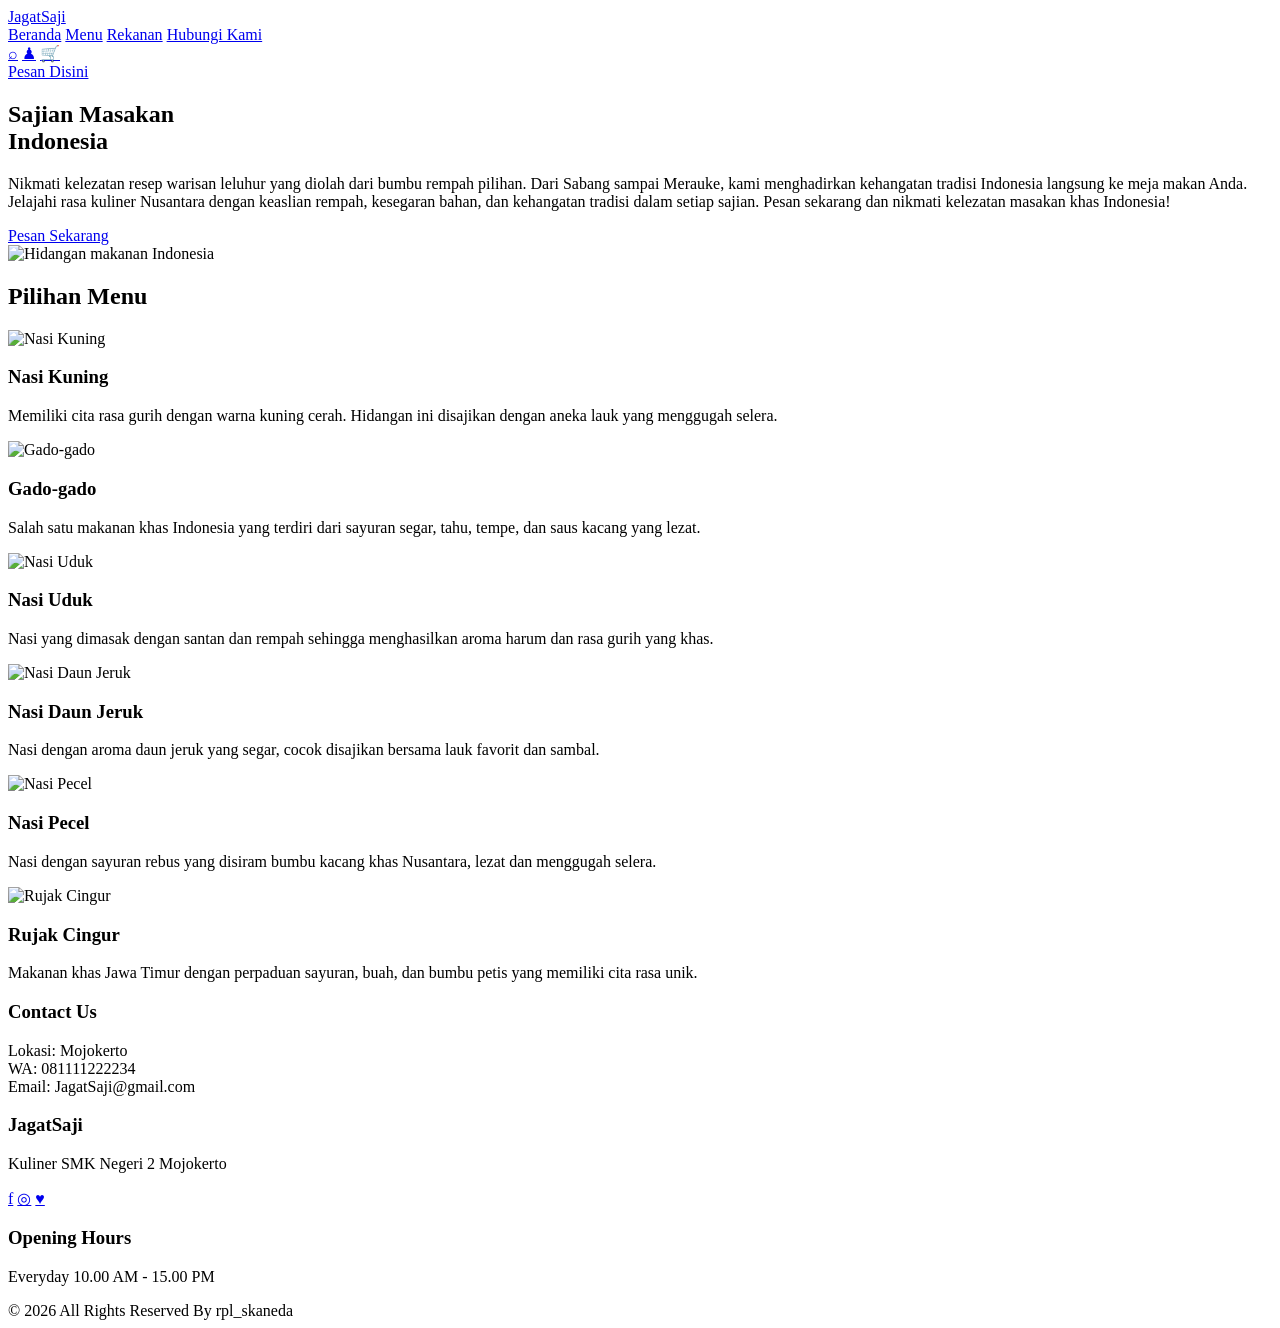
==== index.html @ 887bda2d "Create index.html" ====
<!DOCTYPE html>
<html lang="id">
<head>
    <meta charset="UTF-8">
    <meta name="viewport" content="width=device-width, initial-scale=1.0">
    <title>JagatSaji - Katalog Menu</title>
    <link rel="stylesheet" href="File_style.css">
</head>
<body>

    <!-- Navbar -->
    <header class="navbar">
        <a href="#beranda" class="logo">JagatSaji</a>

        <nav>
            <a href="#beranda">Beranda</a>
            <a href="#menu">Menu</a>
            <a href="#tentang">Rekanan</a>
            <a href="#kontak">Hubungi Kami</a>
        </nav>

        <div class="nav-icons">
            <a href="#menu" title="Cari menu">⌕</a>
            <a href="#kontak" title="Profil">♟</a>
            <a href="#menu" title="Keranjang">🛒</a>
        </div>

        <a href="#menu" class="btn">Pesan Disini</a>
    </header>

    <!-- Bagian Beranda -->
    <section class="hero" id="beranda">
        <div class="hero-text">
            <h1>Sajian Masakan<br>Indonesia</h1>

            <p>
                Nikmati kelezatan resep warisan leluhur yang diolah
                dari bumbu rempah pilihan. Dari Sabang sampai Merauke,
                kami menghadirkan kehangatan tradisi Indonesia langsung
                ke meja makan Anda. Jelajahi rasa kuliner Nusantara
                dengan keaslian rempah, kesegaran bahan, dan kehangatan
                tradisi dalam setiap sajian. Pesan sekarang dan nikmati
                kelezatan masakan khas Indonesia!
            </p>

            <a href="#menu" class="btn">Pesan Sekarang</a>
        </div>

        <div class="hero-image">
            <img
                src="File_nasikuning.jpg"
                alt="Hidangan makanan Indonesia">
        </div>
    </section>

    <!-- Bagian Menu -->
    <section class="menu-section" id="menu">
        <h2>Pilihan Menu</h2>

        <div class="menu-container">

            <!-- Menu 1 -->
            <article class="menu-card">
                <img
                    src="File_nasikuning.jpg"
                    alt="Nasi Kuning">

                <div class="menu-info">
                    <h3>Nasi Kuning</h3>
                    <p>
                        Memiliki cita rasa gurih dengan warna kuning
                        cerah. Hidangan ini disajikan dengan aneka
                        lauk yang menggugah selera.
                    </p>
                </div>
            </article>

            <!-- Menu 2 -->
            <article class="menu-card">
                <img
                    src="File_gadogado.jpg"
                    alt="Gado-gado">

                <div class="menu-info">
                    <h3>Gado-gado</h3>
                    <p>
                        Salah satu makanan khas Indonesia yang terdiri
                        dari sayuran segar, tahu, tempe, dan saus
                        kacang yang lezat.
                    </p>
                </div>
            </article>

            <!-- Menu 3 -->
            <article class="menu-card">
                <img
                    src="File_nasiuduk.jpg"
                    alt="Nasi Uduk">

                <div class="menu-info">
                    <h3>Nasi Uduk</h3>
                    <p>
                        Nasi yang dimasak dengan santan dan rempah
                        sehingga menghasilkan aroma harum dan rasa
                        gurih yang khas.
                    </p>
                </div>
            </article>

            <!-- Menu 4 -->
            <article class="menu-card">
                <img
                    src="File_nasidaunjeruk.jpg"
                    alt="Nasi Daun Jeruk">

                <div class="menu-info">
                    <h3>Nasi Daun Jeruk</h3>
                    <p>
                        Nasi dengan aroma daun jeruk yang segar,
                        cocok disajikan bersama lauk favorit
                        dan sambal.
                    </p>
                </div>
            </article>

            <!-- Menu 5 -->
            <article class="menu-card">
                <img
                    src="File_nasipecel.jpg"
                    alt="Nasi Pecel">

                <div class="menu-info">
                    <h3>Nasi Pecel</h3>
                    <p>
                        Nasi dengan sayuran rebus yang disiram
                        bumbu kacang khas Nusantara, lezat dan
                        menggugah selera.
                    </p>
                </div>
            </article>

            <!-- Menu 6 -->
            <article class="menu-card">
                <img
                    src="File_rujakcingur.jpg"
                    alt="Rujak Cingur">

                <div class="menu-info">
                    <h3>Rujak Cingur</h3>
                    <p>
                        Makanan khas Jawa Timur dengan perpaduan
                        sayuran, buah, dan bumbu petis yang
                        memiliki cita rasa unik.
                    </p>
                </div>
            </article>

        </div>
    </section>

    <!-- Footer -->
    <footer class="footer" id="kontak">

        <div class="footer-column">
            <h3>Contact Us</h3>
            <p>
                Lokasi: Mojokerto<br>
                WA: 081111222234<br>
                Email: JagatSaji@gmail.com
            </p>
        </div>

        <div class="footer-column" id="tentang">
            <h3>JagatSaji</h3>
            <p>Kuliner SMK Negeri 2 Mojokerto</p>

            <div class="social-links">
                <a href="https://facebook.com" aria-label="Facebook">f</a>
                <a href="https://instagram.com" aria-label="Instagram">◎</a>
                <a href="https://twitter.com" aria-label="Twitter">♥</a>
            </div>
        </div>

        <div class="footer-column">
            <h3>Opening Hours</h3>
            <p>Everyday 10.00 AM - 15.00 PM</p>
        </div>

        <div class="copyright">
            &copy; 2026 All Rights Reserved By rpl_skaneda
        </div>

    </footer>

</body>
</html>
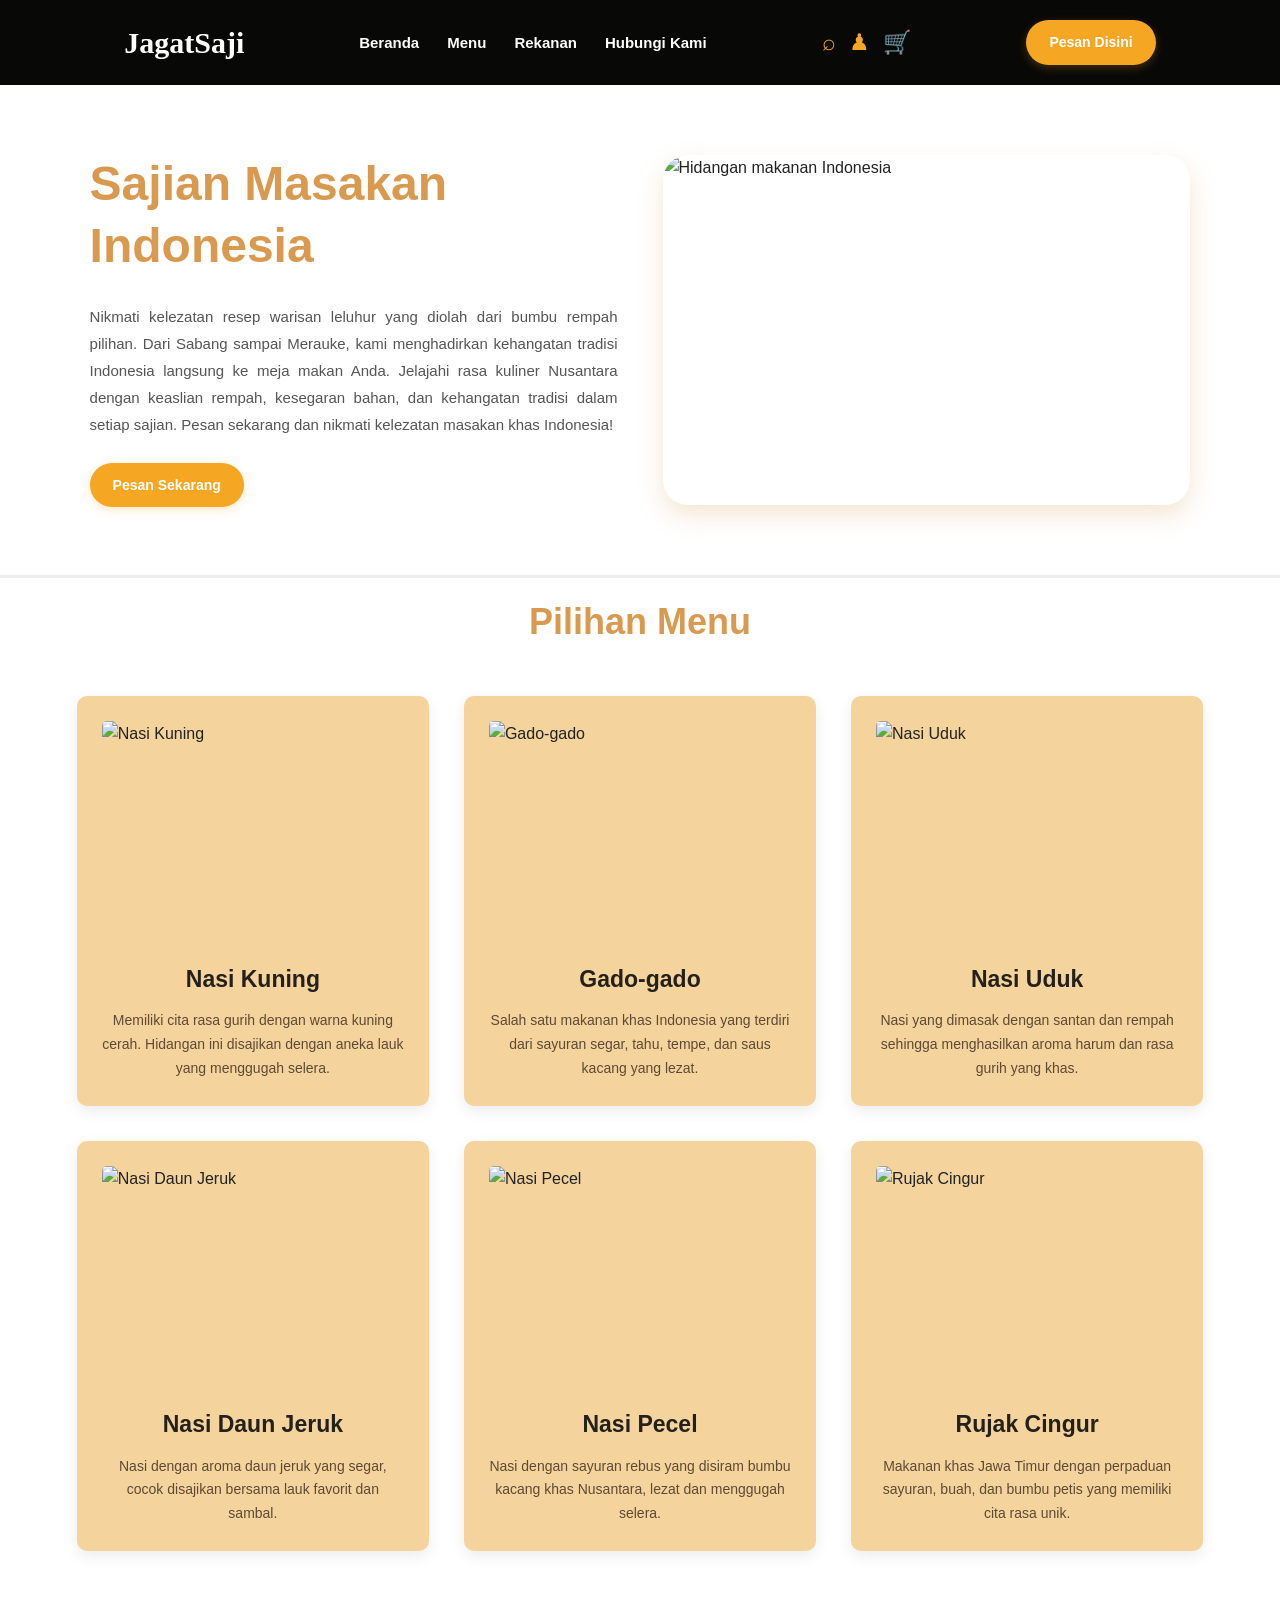
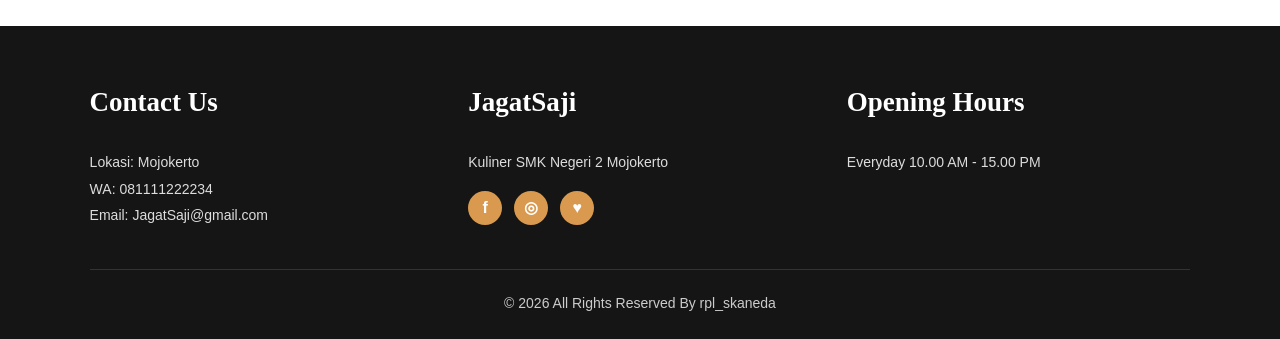
==== commit 8904e6a2: "Update index.html" ====
--- a/index.html
+++ b/index.html
@@ -4,7 +4,7 @@
     <meta charset="UTF-8">
     <meta name="viewport" content="width=device-width, initial-scale=1.0">
     <title>JagatSaji - Katalog Menu</title>
-    <link rel="stylesheet" href="File_style.css">
+    <link rel="stylesheet" href="style.css">
 </head>
 <body>
 
--- a/style.css
+++ b/style.css
@@ -0,0 +1,364 @@
+/* Pengaturan dasar */
+* {
+    margin: 0;
+    padding: 0;
+    box-sizing: border-box;
+    scroll-behavior: smooth;
+}
+
+body {
+    font-family: Arial, Helvetica, sans-serif;
+    background-color: #ffffff;
+    color: #222222;
+    line-height: 1.6;
+}
+
+/* Navbar */
+.navbar {
+    width: 100%;
+    min-height: 85px;
+    background-color: #080806;
+    display: flex;
+    align-items: center;
+    justify-content: space-around;
+    gap: 20px;
+    padding: 18px 6%;
+    flex-wrap: wrap;
+}
+
+.logo {
+    font-family: Georgia, serif;
+    font-size: 30px;
+    font-weight: bold;
+    color: white;
+    text-decoration: none;
+}
+
+.navbar nav {
+    display: flex;
+    gap: 28px;
+    flex-wrap: wrap;
+}
+
+.navbar nav a {
+    color: white;
+    text-decoration: none;
+    font-size: 15px;
+    font-weight: bold;
+    transition: color 0.3s;
+}
+
+.navbar nav a:hover {
+    color: #f5a623;
+}
+
+.nav-icons {
+    display: flex;
+    align-items: center;
+    gap: 13px;
+}
+
+.nav-icons a {
+    color: #f5a623;
+    font-size: 23px;
+    text-decoration: none;
+}
+
+.btn {
+    display: inline-block;
+    background-color: #f5a623;
+    color: white;
+    text-decoration: none;
+    padding: 11px 23px;
+    border-radius: 30px;
+    font-size: 14px;
+    font-weight: bold;
+    box-shadow: 0 3px 10px rgba(245, 166, 35, 0.25);
+    transition: 0.3s;
+}
+
+.btn:hover {
+    background-color: #d88a0c;
+    transform: translateY(-2px);
+}
+
+/* Bagian beranda */
+.hero {
+    display: flex;
+    align-items: center;
+    justify-content: space-between;
+    gap: 45px;
+    padding: 55px 7%;
+    min-height: 490px;
+}
+
+.hero-text {
+    flex: 1;
+}
+
+.hero-text h1 {
+    font-size: clamp(32px, 4vw, 48px);
+    line-height: 1.3;
+    color: #d99a50;
+    margin-bottom: 25px;
+}
+
+.hero-text p {
+    color: #555555;
+    font-size: 15px;
+    line-height: 1.8;
+    margin-bottom: 25px;
+    text-align: justify;
+}
+
+.hero-image {
+    flex: 1;
+    min-width: 0;
+}
+
+.hero-image img {
+    display: block;
+    width: 100%;
+    height: 350px;
+    object-fit: cover;
+    border-radius: 25px;
+    box-shadow: 0 10px 25px rgba(217, 154, 80, 0.25);
+}
+
+/* Bagian pilihan menu */
+.menu-section {
+    padding: 15px 6% 75px;
+    border-top: 3px solid #eeeeee;
+}
+
+.menu-section h2 {
+    text-align: center;
+    color: #d99a50;
+    font-size: 36px;
+    margin-bottom: 45px;
+}
+
+.menu-container {
+    display: grid;
+    grid-template-columns: repeat(3, minmax(0, 1fr));
+    gap: 35px;
+}
+
+.menu-card {
+    background-color: #f4d49c;
+    border-radius: 10px;
+    padding: 25px;
+    overflow: hidden;
+    box-shadow: 0 5px 15px rgba(0, 0, 0, 0.08);
+    transition: transform 0.3s, box-shadow 0.3s;
+}
+
+.menu-card:hover {
+    transform: translateY(-7px);
+    box-shadow: 0 12px 25px rgba(0, 0, 0, 0.13);
+}
+
+.menu-card img {
+    width: 100%;
+    height: 220px;
+    object-fit: cover;
+    display: block;
+    border-radius: 5px;
+    margin-bottom: 20px;
+}
+
+.menu-info h3 {
+    text-align: center;
+    font-size: 23px;
+    margin-bottom: 12px;
+    color: #24201b;
+}
+
+.menu-info p {
+    text-align: center;
+    font-size: 14px;
+    line-height: 1.7;
+    color: #5d4a35;
+}
+
+/* Footer */
+.footer {
+    background-color: #151515;
+    color: white;
+    padding: 55px 7% 25px;
+    display: grid;
+    grid-template-columns: repeat(3, minmax(0, 1fr));
+    column-gap: 35px;
+    row-gap: 30px;
+}
+
+.footer-column h3 {
+    font-family: Georgia, serif;
+    font-size: 27px;
+    margin-bottom: 25px;
+}
+
+.footer-column p {
+    color: #dddddd;
+    font-size: 14px;
+    line-height: 1.9;
+    overflow-wrap: anywhere;
+}
+
+.social-links {
+    display: flex;
+    gap: 12px;
+    margin-top: 15px;
+}
+
+.social-links a {
+    width: 34px;
+    height: 34px;
+    border-radius: 50%;
+    display: flex;
+    justify-content: center;
+    align-items: center;
+    color: white;
+    background-color: #d99a50;
+    text-decoration: none;
+    font-weight: bold;
+    transition: 0.3s;
+}
+
+.social-links a:hover {
+    background-color: #f5a623;
+    transform: scale(1.1);
+}
+
+.copyright {
+    grid-column: 1 / -1;
+    text-align: center;
+    border-top: 1px solid #333333;
+    padding-top: 22px;
+    margin-top: 10px;
+    color: #cccccc;
+    font-size: 14px;
+}
+
+/* Tablet */
+@media (max-width: 900px) {
+    .navbar {
+        justify-content: center;
+    }
+
+    .navbar nav {
+        justify-content: center;
+    }
+
+    .hero {
+        gap: 25px;
+        padding: 40px 5%;
+    }
+
+    .hero-image img {
+        height: 300px;
+    }
+
+    .menu-container {
+        gap: 20px;
+    }
+
+    .menu-card {
+        padding: 15px;
+    }
+
+    .menu-card img {
+        height: 170px;
+    }
+
+    .footer {
+        padding-left: 5%;
+        padding-right: 5%;
+        gap: 20px;
+    }
+}
+
+/* HP */
+@media (max-width: 600px) {
+    .navbar {
+        flex-direction: column;
+        padding: 20px 15px;
+        gap: 15px;
+    }
+
+    .navbar nav {
+        gap: 15px;
+    }
+
+    .navbar nav a {
+        font-size: 13px;
+    }
+
+    .nav-icons {
+        display: none;
+    }
+
+    .hero {
+        flex-direction: column;
+        padding: 35px 20px;
+        gap: 25px;
+    }
+
+    .hero-text h1 {
+        font-size: 34px;
+    }
+
+    .hero-text p {
+        font-size: 14px;
+    }
+
+    .hero-image {
+        width: 100%;
+    }
+
+    .hero-image img {
+        height: 250px;
+    }
+
+    .menu-section {
+        padding: 30px 20px 45px;
+    }
+
+    .menu-section h2 {
+        font-size: 30px;
+        margin-bottom: 30px;
+    }
+
+    .menu-container {
+        grid-template-columns: 1fr;
+        gap: 25px;
+    }
+
+    .menu-card {
+        padding: 20px;
+    }
+
+    .menu-card img {
+        height: 230px;
+    }
+
+    .footer {
+        grid-template-columns: 1fr;
+        text-align: center;
+        padding: 40px 25px 20px;
+    }
+
+    .footer-column h3 {
+        font-size: 24px;
+        margin-bottom: 15px;
+    }
+
+    .social-links {
+        justify-content: center;
+    }
+
+    .copyright {
+        grid-column: 1;
+        font-size: 12px;
+    }
+}
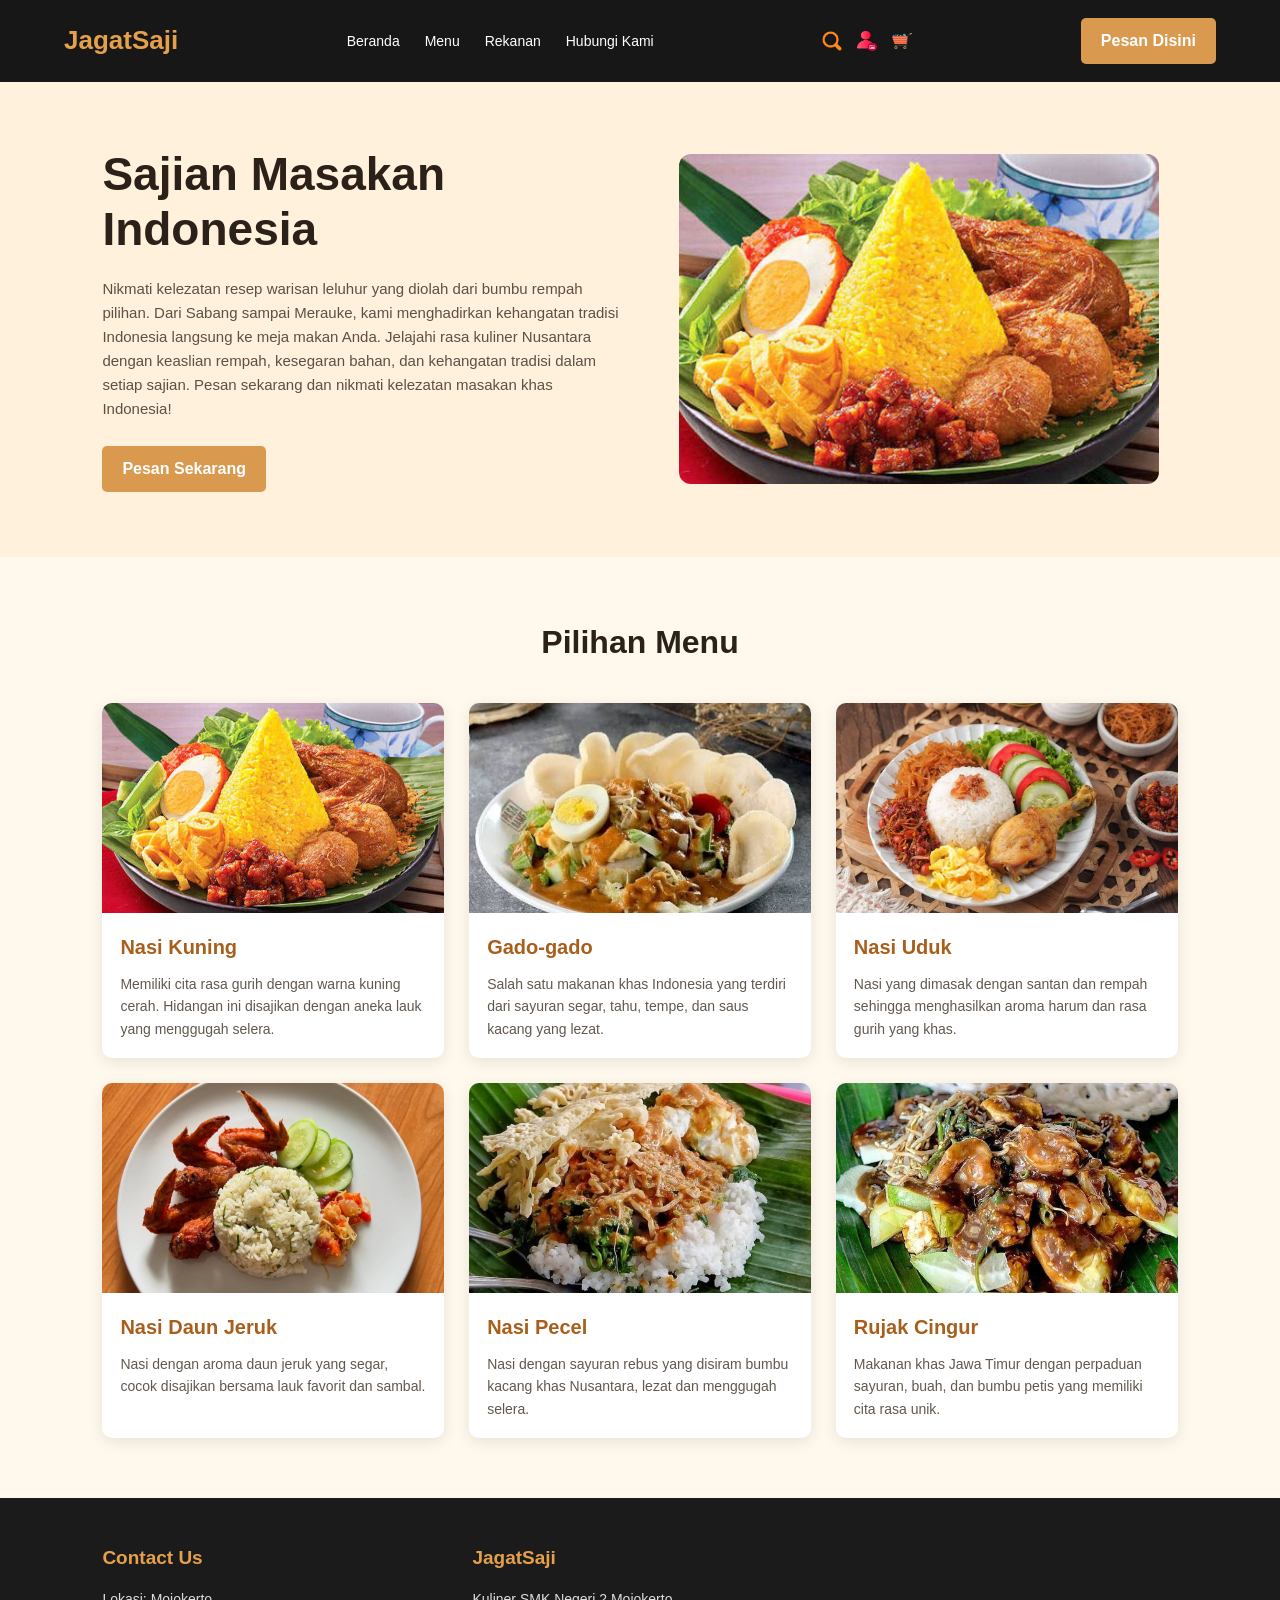
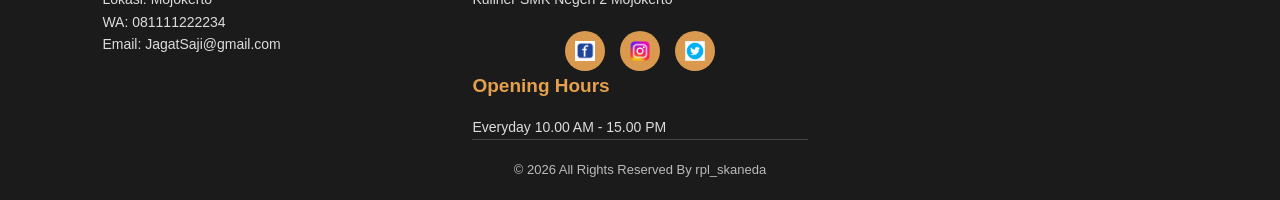
==== commit acac2cd9: "Rename File_index.html to index.html" ====
--- a/index.html
+++ b/index.html
@@ -4,7 +4,7 @@
     <meta charset="UTF-8">
     <meta name="viewport" content="width=device-width, initial-scale=1.0">
     <title>JagatSaji - Katalog Menu</title>
-    <link rel="stylesheet" href="style.css">
+    <link rel="stylesheet" href="File_style.css">
 </head>
 <body>
 
@@ -20,9 +20,9 @@
         </nav>
 
         <div class="nav-icons">
-            <a href="#menu" title="Cari menu">⌕</a>
-            <a href="#kontak" title="Profil">♟</a>
-            <a href="#menu" title="Keranjang">🛒</a>
+        <img src="File_scc.png" alt="Search" class="icon">
+        <img src="File_akun.png" alt="Akun" class="icon">
+        <img src="File_buy.png" alt="Keranjang" class="icon">
         </div>
 
         <a href="#menu" class="btn">Pesan Disini</a>
@@ -175,10 +175,9 @@
             <p>Kuliner SMK Negeri 2 Mojokerto</p>
 
             <div class="social-links">
-                <a href="https://facebook.com" aria-label="Facebook">f</a>
-                <a href="https://instagram.com" aria-label="Instagram">◎</a>
-                <a href="https://twitter.com" aria-label="Twitter">♥</a>
-            </div>
+             <a href="#"><img src="Facebook.png" alt="Facebook"></a>
+            <a href="#"><img src="Instagram.png" alt="Instagram"></a>   
+            <a href="#"><img src="Twitter.png" alt="Twitter"></a>
         </div>
 
         <div class="footer-column">
--- a/File_style.css
+++ b/File_style.css
@@ -0,0 +1,403 @@
+* {
+    margin: 0;
+    padding: 0;
+    box-sizing: border-box;
+}
+
+html {
+    scroll-behavior: smooth;
+}
+
+body {
+    font-family: Arial, sans-serif;
+    background-color: #fff8ed;
+    color: #29231e;
+    line-height: 1.6;
+}
+
+/* NAVBAR */
+.navbar {
+    display: flex;
+    align-items: center;
+    justify-content: space-between;
+    gap: 20px;
+    padding: 18px 5%;
+    background-color: #171717;
+    color: #ffffff;
+}
+
+.logo {
+    color: #e5a04b;
+    font-size: 26px;
+    font-weight: bold;
+    text-decoration: none;
+    white-space: nowrap;
+}
+
+.navbar nav {
+    display: flex;
+    align-items: center;
+    justify-content: center;
+    gap: 25px;
+}
+
+.navbar nav a {
+    color: #ffffff;
+    text-decoration: none;
+    font-size: 14px;
+    transition: color 0.3s;
+}
+
+.navbar nav a:hover {
+    color: #e5a04b;
+}
+
+.nav-icons {
+    display: flex;
+    align-items: center;
+    gap: 15px;
+}
+
+.icon {
+    width: 20px;
+    height: 20px;
+    cursor: pointer;
+}
+
+/* BUTTON */
+.btn {
+    display: inline-block;
+    padding: 10px 20px;
+    background-color: #d99a50;
+    color: #ffffff;
+    border-radius: 5px;
+    text-decoration: none;
+    font-weight: bold;
+    transition: background-color 0.3s;
+    white-space: nowrap;
+}
+
+.btn:hover {
+    background-color: #bd7b31;
+}
+
+/* HERO */
+.hero {
+    display: flex;
+    align-items: center;
+    justify-content: space-between;
+    gap: 40px;
+    padding: 65px 8%;
+    background-color: #fff1dc;
+}
+
+.hero-text {
+    flex: 1;
+}
+
+.hero-text h1 {
+    margin-bottom: 20px;
+    color: #2b2118;
+    font-size: 46px;
+    line-height: 1.2;
+}
+
+.hero-text p {
+    max-width: 600px;
+    margin-bottom: 25px;
+    color: #5d5146;
+    font-size: 15px;
+}
+
+.hero-image {
+    flex: 1;
+    display: flex;
+    justify-content: center;
+}
+
+.hero-image img {
+    width: 100%;
+    max-width: 480px;
+    height: 330px;
+    object-fit: cover;
+    border-radius: 12px;
+}
+
+/* MENU */
+.menu-section {
+    padding: 60px 8%;
+    background-color: #fff8ed;
+}
+
+.menu-section h2 {
+    margin-bottom: 35px;
+    color: #2b2118;
+    text-align: center;
+    font-size: 32px;
+}
+
+.menu-container {
+    display: grid;
+    grid-template-columns: repeat(3, minmax(0, 1fr));
+    gap: 25px;
+}
+
+.menu-card {
+    overflow: hidden;
+    background-color: #ffffff;
+    border-radius: 10px;
+    box-shadow: 0 4px 15px rgba(0, 0, 0, 0.09);
+    transition: transform 0.3s, box-shadow 0.3s;
+}
+
+.menu-card:hover {
+    transform: translateY(-5px);
+    box-shadow: 0 8px 20px rgba(0, 0, 0, 0.13);
+}
+
+.menu-card img {
+    display: block;
+    width: 100%;
+    height: 210px;
+    object-fit: cover;
+}
+
+.menu-info {
+    padding: 18px;
+}
+
+.menu-info h3 {
+    margin-bottom: 10px;
+    color: #a85f1c;
+    font-size: 20px;
+}
+
+.menu-info p {
+    color: #62584e;
+    font-size: 14px;
+}
+
+/* FOOTER */
+.footer {
+    display: grid;
+    grid-template-columns: repeat(3, minmax(0, 1fr));
+    align-items: start;
+    gap: 35px;
+    padding: 45px 8% 20px;
+    background-color: #1b1b1b;
+    color: #ffffff;
+}
+
+.footer-column {
+    min-width: 0;
+}
+
+.footer-column h3 {
+    margin-bottom: 15px;
+    color: #e5a04b;
+    font-size: 19px;
+}
+
+.footer-column p {
+    color: #dddddd;
+    font-size: 14px;
+    overflow-wrap: anywhere;
+}
+
+/* SOCIAL LINKS */
+.social-links {
+    display: flex;
+    justify-content: center;
+    align-items: center;
+    gap: 15px;
+    margin-top: 20px;
+}
+
+.social-links a {
+    display: flex;
+    justify-content: center;
+    align-items: center;
+    width: 40px;
+    height: 40px;
+    flex-shrink: 0;
+    background-color: #d99a50;
+    border-radius: 50%;
+    transition: 0.3s;
+}
+
+.social-links img {
+    width: 20px;
+    height: 20px;
+    object-fit: contain;
+}
+
+.social-links a:hover {
+    background-color: #ffffff;
+    transform: translateY(-4px);
+}
+
+/* COPYRIGHT */
+.copyright {
+    grid-column: 1 / -1;
+    padding-top: 20px;
+    border-top: 1px solid #484848;
+    color: #bbbbbb;
+    text-align: center;
+    font-size: 13px;
+}
+
+/* TABLET */
+@media (min-width: 601px) and (max-width: 1000px) {
+    .navbar {
+        flex-wrap: wrap;
+    }
+
+    .navbar nav {
+        order: 3;
+        width: 100%;
+    }
+
+    .hero {
+        padding: 50px 5%;
+        gap: 25px;
+    }
+
+    .hero-text h1 {
+        font-size: 38px;
+    }
+
+    .menu-container {
+        grid-template-columns: repeat(2, minmax(0, 1fr));
+    }
+
+    .footer {
+        gap: 20px;
+        padding: 35px 5% 20px;
+    }
+
+    .footer-column h3 {
+        font-size: 16px;
+    }
+
+    .footer-column p {
+        font-size: 12px;
+    }
+}
+
+/* HP */
+@media (max-width: 600px) {
+    .navbar {
+        flex-wrap: wrap;
+        justify-content: space-between;
+        gap: 12px;
+        padding: 15px 5%;
+    }
+
+    .logo {
+        font-size: 23px;
+    }
+
+    .navbar nav {
+        order: 3;
+        width: 100%;
+        flex-wrap: wrap;
+        gap: 10px 15px;
+    }
+
+    .navbar nav a {
+        font-size: 12px;
+    }
+
+    .nav-icons {
+        gap: 10px;
+    }
+
+    .nav-icons img {
+        width: 18px !important;
+        height: auto !important;
+        margin-right: 0 !important;
+    }
+
+    .navbar > .btn {
+        font-size: 12px;
+        padding: 8px 10px;
+    }
+
+    .hero {
+        flex-direction: column;
+        align-items: stretch;
+        padding: 40px 6%;
+        gap: 25px;
+    }
+
+    .hero-text h1 {
+        font-size: 34px;
+    }
+
+    .hero-text p {
+        font-size: 14px;
+    }
+
+    .hero-image img {
+        height: 250px;
+    }
+
+    .menu-section {
+        padding: 40px 6%;
+    }
+
+    .menu-section h2 {
+        font-size: 28px;
+    }
+
+    .menu-container {
+        grid-template-columns: 1fr;
+        gap: 20px;
+    }
+
+    .menu-card img {
+        height: 220px;
+    }
+
+    /* TIGA KOLOM FOOTER TETAP SEJAJAR */
+    .footer {
+        grid-template-columns: repeat(3, minmax(0, 1fr));
+        align-items: start;
+        gap: 8px;
+        padding: 30px 3% 20px;
+    }
+
+    .footer-column h3 {
+        font-size: 12px;
+        line-height: 1.4;
+        overflow-wrap: anywhere;
+    }
+
+    .footer-column p {
+        font-size: 10px;
+        line-height: 1.7;
+        overflow-wrap: anywhere;
+    }
+
+    .social-links {
+        justify-content: flex-start;
+        flex-wrap: wrap;
+        gap: 5px;
+        margin-top: 12px;
+    }
+
+    .social-links a {
+        width: 27px;
+        height: 27px;
+    }
+
+    .social-links img {
+        width: 15px;
+        height: 15px;
+    }
+
+    .copyright {
+        grid-column: 1 / -1;
+        font-size: 10px;
+    }
+}
